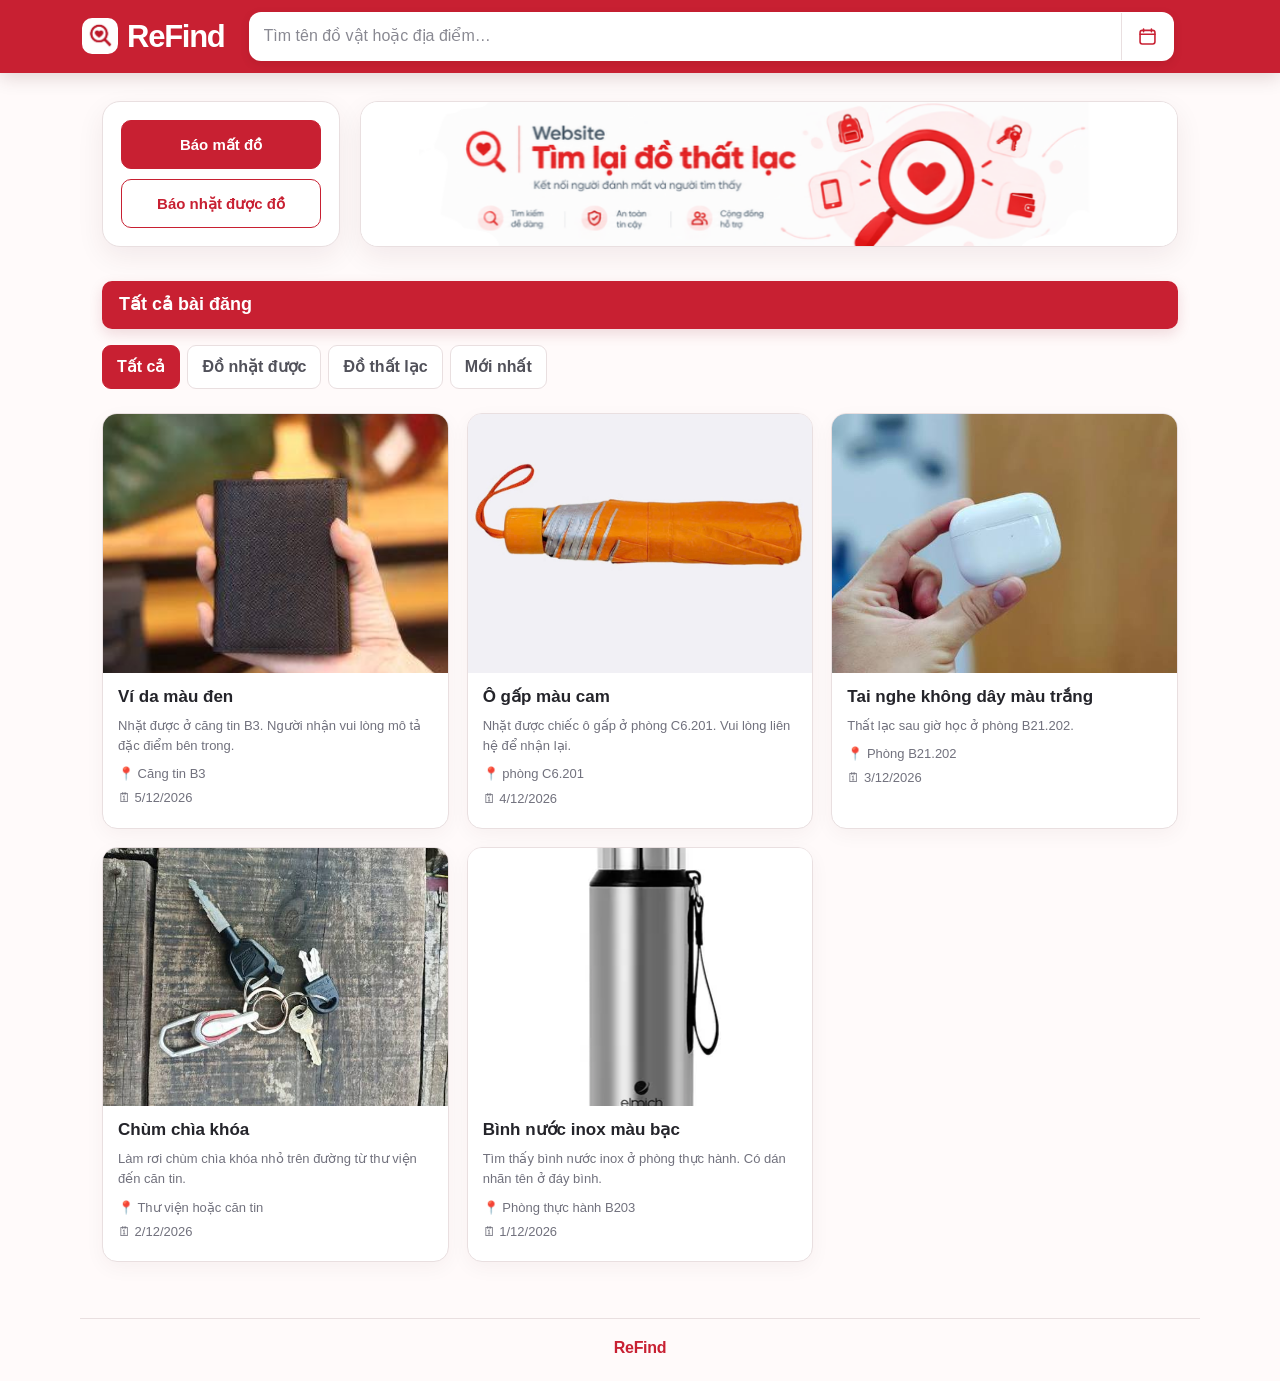
==== index.html @ f3c52b0c "them trang chu, trang dang tin, trang chi tiet, chuc nang tim kiem va loc bai dang" ====
<!doctype html>
<html lang="vi">
  <head>
    <base href="thesis/html/">
    <meta charset="utf-8">
    <meta name="viewport" content="width=device-width, initial-scale=1, viewport-fit=cover">
    <meta name="theme-color" content="#c82032">
    <title>ReFind – Tìm kiếm đồ thất lạc
    </title>
    <link rel="stylesheet" href="../css/common.css">
    <link rel="stylesheet" href="../css/posts.css">
    <link rel="stylesheet" href="../css/index.css">
  </head>
  <body data-page="home">
    <header class="site-header" id="site-header">
      <div class="nav"><a class="brand" href="index.html" aria-label="ReFind, trang chủ"><img src="../assets/logo.png" alt=""><span>ReFind</span></a>
        <form class="search-form" id="search-form" role="search">
          <input type="search" id="search-query" name="q" placeholder="Tìm tên đồ vật hoặc địa điểm…" aria-label="Tìm tên đồ vật hoặc địa điểm">
          <div class="date-search"><button class="date-toggle" type="button" id="date-toggle" aria-label="Tìm theo ngày" title="Tìm theo ngày" aria-expanded="false" aria-controls="date-popover"><svg class="date-icon" viewBox="0 0 24 24" fill="none" aria-hidden="true"><rect x="3.5" y="5" width="17" height="15.5" rx="2.5" stroke="currentColor" stroke-width="1.8"/><path d="M7.5 3.5v3M16.5 3.5v3M3.5 9.5h17" stroke="currentColor" stroke-width="1.8" stroke-linecap="round"/></svg></button>
            <div class="date-popover" id="date-popover" hidden>
              <label for="search-date">Ngày xảy ra
              </label>
              <input type="date" id="search-date">
              <div class="date-popover-actions"><button type="button" id="clear-date">Xóa ngày</button><button type="button" class="apply-date" id="apply-date">Tìm kiếm</button>
              </div>
            </div>
          </div>
        </form>
      </div>
    </header>
    <main class="container">
      <section class="home-top" aria-label="Tìm kiếm và lọc bài đăng">
        <aside class="filters panel">
          <div class="filter-actions"><a class="button" id="report-lost" href="post-form.html?type=lost">Báo mất đồ</a><a class="button button-outline" id="report-found" href="post-form.html?type=found">Báo nhặt được đồ</a>
          </div>
        </aside>
        <section class="poster panel" aria-label="Giới thiệu ReFind">
          <div class="poster-image"><img src="../assets/poster.png" alt="Poster ReFind" class="poster-photo">
          </div>
        </section>
      </section>
      <section class="listing-section" aria-label="Danh sách bài đăng">
        <div class="listing-filter-bar" id="listing-title">
          Tất cả
        </div>
        <div class="filter-chips page-chips" role="group" aria-label="Lọc sản phẩm"><button class="chip is-active" type="button" data-filter="all">Tất cả</button><button class="chip" type="button" data-filter="found">Đồ nhặt được</button><button class="chip" type="button" data-filter="lost">Đồ thất lạc</button><button class="chip" type="button" data-filter="recent">Mới nhất</button>
        </div>
        <div class="post-grid" id="post-grid" aria-live="polite">
        </div>
      </section>
    </main>
    <footer id="site-footer">
    </footer>
    <script src="../js/storage.js">
    </script>
    <script src="../js/app.js">
    </script>
  </body>
</html>
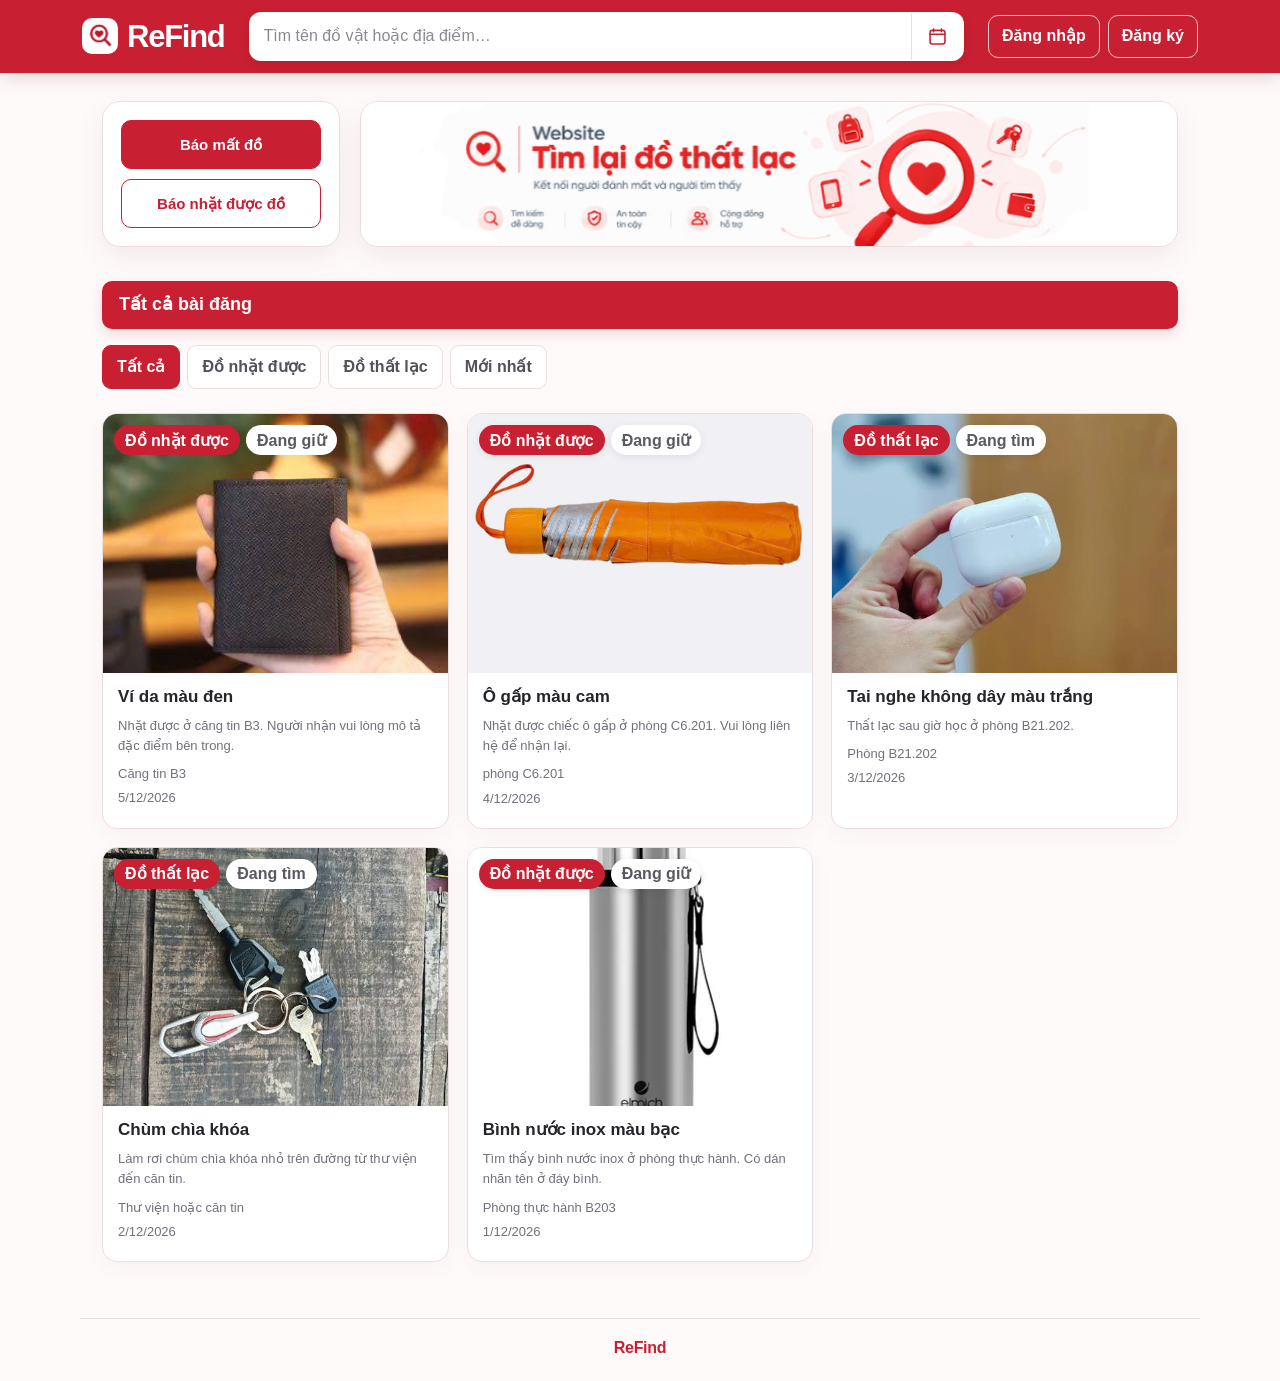
==== commit 55ee98d4: "them chuc nang dang ky va dang nhap" ====
--- a/index.html
+++ b/index.html
@@ -26,12 +26,13 @@
             </div>
           </div>
         </form>
+        <nav class="nav-actions" id="nav-actions" aria-label="Tài khoản"><a class="header-link" href="login.html">Đăng nhập</a><a class="header-link" href="register.html">Đăng ký</a></nav>
       </div>
     </header>
     <main class="container">
       <section class="home-top" aria-label="Tìm kiếm và lọc bài đăng">
         <aside class="filters panel">
-          <div class="filter-actions"><a class="button" id="report-lost" href="post-form.html?type=lost">Báo mất đồ</a><a class="button button-outline" id="report-found" href="post-form.html?type=found">Báo nhặt được đồ</a>
+          <div class="filter-actions"><a class="button" id="report-lost" href="login.html?next=post-form.html%3Ftype%3Dlost">Báo mất đồ</a><a class="button button-outline" id="report-found" href="login.html?next=post-form.html%3Ftype%3Dfound">Báo nhặt được đồ</a>
           </div>
         </aside>
         <section class="poster panel" aria-label="Giới thiệu ReFind">
@@ -58,5 +59,3 @@
   </body>
 </html>
 
-
-
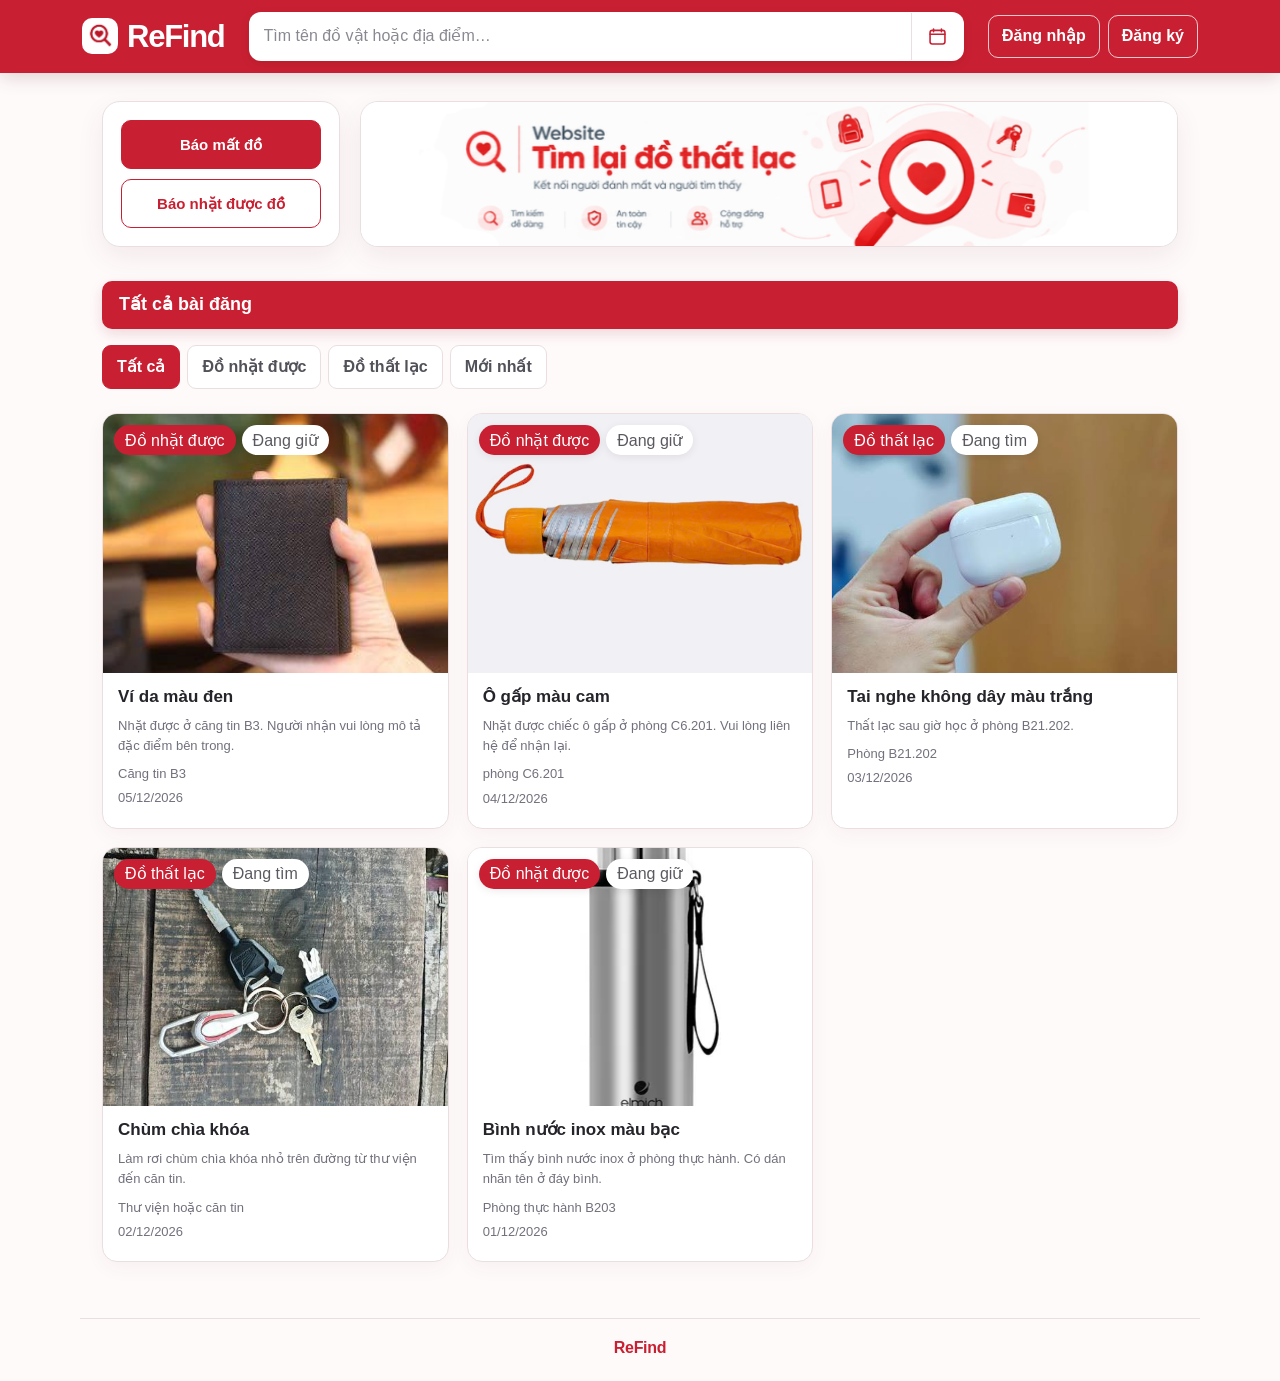
==== commit 7ae1c51c: "them ban do" ====
--- a/index.html
+++ b/index.html
@@ -20,7 +20,7 @@
             <div class="date-popover" id="date-popover" hidden>
               <label for="search-date">Ngày xảy ra
               </label>
-              <input type="date" id="search-date">
+              <div class="date-input-row"><input type="text" id="search-date" inputmode="numeric" placeholder="dd/mm/yyyy" maxlength="10" pattern="(?:0[1-9]|[12][0-9]|3[01])/(?:0[1-9]|1[0-2])/[0-9]{4}" title="Nhập ngày theo định dạng dd/mm/yyyy"><span class="date-picker-control"><button type="button" aria-label="Chọn ngày"><svg class="date-icon" viewBox="0 0 24 24" fill="none" aria-hidden="true"><rect x="3.5" y="5" width="17" height="15.5" rx="2.5" stroke="currentColor" stroke-width="1.8"/><path d="M7.5 3.5v3M16.5 3.5v3M3.5 9.5h17" stroke="currentColor" stroke-width="1.8" stroke-linecap="round"/></svg></button><input type="date" id="search-date-native" class="date-native-picker" aria-label="Chọn ngày"></span></div>
               <div class="date-popover-actions"><button type="button" id="clear-date">Xóa ngày</button><button type="button" class="apply-date" id="apply-date">Tìm kiếm</button>
               </div>
             </div>
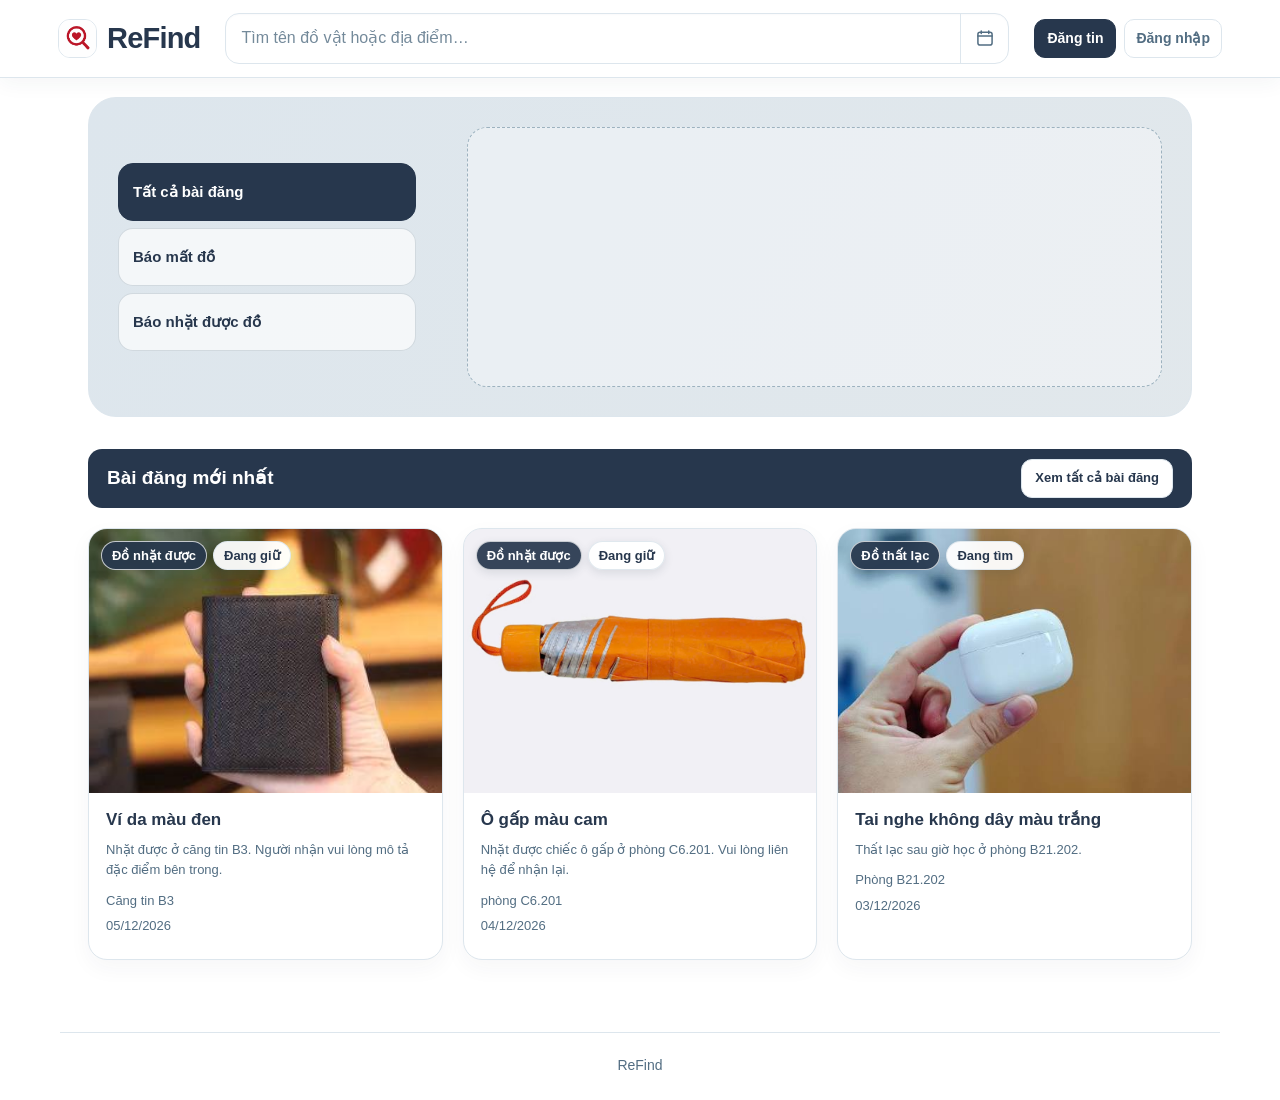
==== commit cbbf82b2: "chinh sua giao dien" ====
--- a/index.html
+++ b/index.html
@@ -4,7 +4,7 @@
     <base href="thesis/html/">
     <meta charset="utf-8">
     <meta name="viewport" content="width=device-width, initial-scale=1, viewport-fit=cover">
-    <meta name="theme-color" content="#c82032">
+    <meta name="theme-color" content="#27374D">
     <title>ReFind – Tìm kiếm đồ thất lạc
     </title>
     <link rel="stylesheet" href="../css/common.css">
@@ -30,22 +30,16 @@
       </div>
     </header>
     <main class="container">
-      <section class="home-top" aria-label="Tìm kiếm và lọc bài đăng">
-        <aside class="filters panel">
-          <div class="filter-actions"><a class="button" id="report-lost" href="login.html?next=post-form.html%3Ftype%3Dlost">Báo mất đồ</a><a class="button button-outline" id="report-found" href="login.html?next=post-form.html%3Ftype%3Dfound">Báo nhặt được đồ</a>
-          </div>
-        </aside>
-        <section class="poster panel" aria-label="Giới thiệu ReFind">
-          <div class="poster-image"><img src="../assets/poster.png" alt="Poster ReFind" class="poster-photo">
-          </div>
-        </section>
+      <section class="home-hero" aria-label="ReFind Đại học Trà Vinh">
+        <div class="home-categories" aria-label="Danh mục bài đăng">
+          <a class="category-card category-all" href="posts.html"><strong>Tất cả bài đăng</strong></a>
+          <a class="category-card" id="report-lost" href="login.html?next=post-form.html%3Ftype%3Dlost"><strong>Báo mất đồ</strong></a>
+          <a class="category-card" id="report-found" href="login.html?next=post-form.html%3Ftype%3Dfound"><strong>Báo nhặt được đồ</strong></a>
+        </div>
+        <div class="poster panel" aria-label="Khu vực poster"></div>
       </section>
-      <section class="listing-section" aria-label="Danh sách bài đăng">
-        <div class="listing-filter-bar" id="listing-title">
-          Tất cả
-        </div>
-        <div class="filter-chips page-chips" role="group" aria-label="Lọc sản phẩm"><button class="chip is-active" type="button" data-filter="all">Tất cả</button><button class="chip" type="button" data-filter="found">Đồ nhặt được</button><button class="chip" type="button" data-filter="lost">Đồ thất lạc</button><button class="chip" type="button" data-filter="recent">Mới nhất</button>
-        </div>
+      <section class="listing-section latest-section" aria-label="Bài đăng mới nhất">
+        <div class="section-heading page-title-bar"><h2 id="listing-title">Bài đăng mới nhất</h2><a class="button section-all-link" href="posts.html">Xem tất cả bài đăng</a></div>
         <div class="post-grid" id="post-grid" aria-live="polite">
         </div>
       </section>
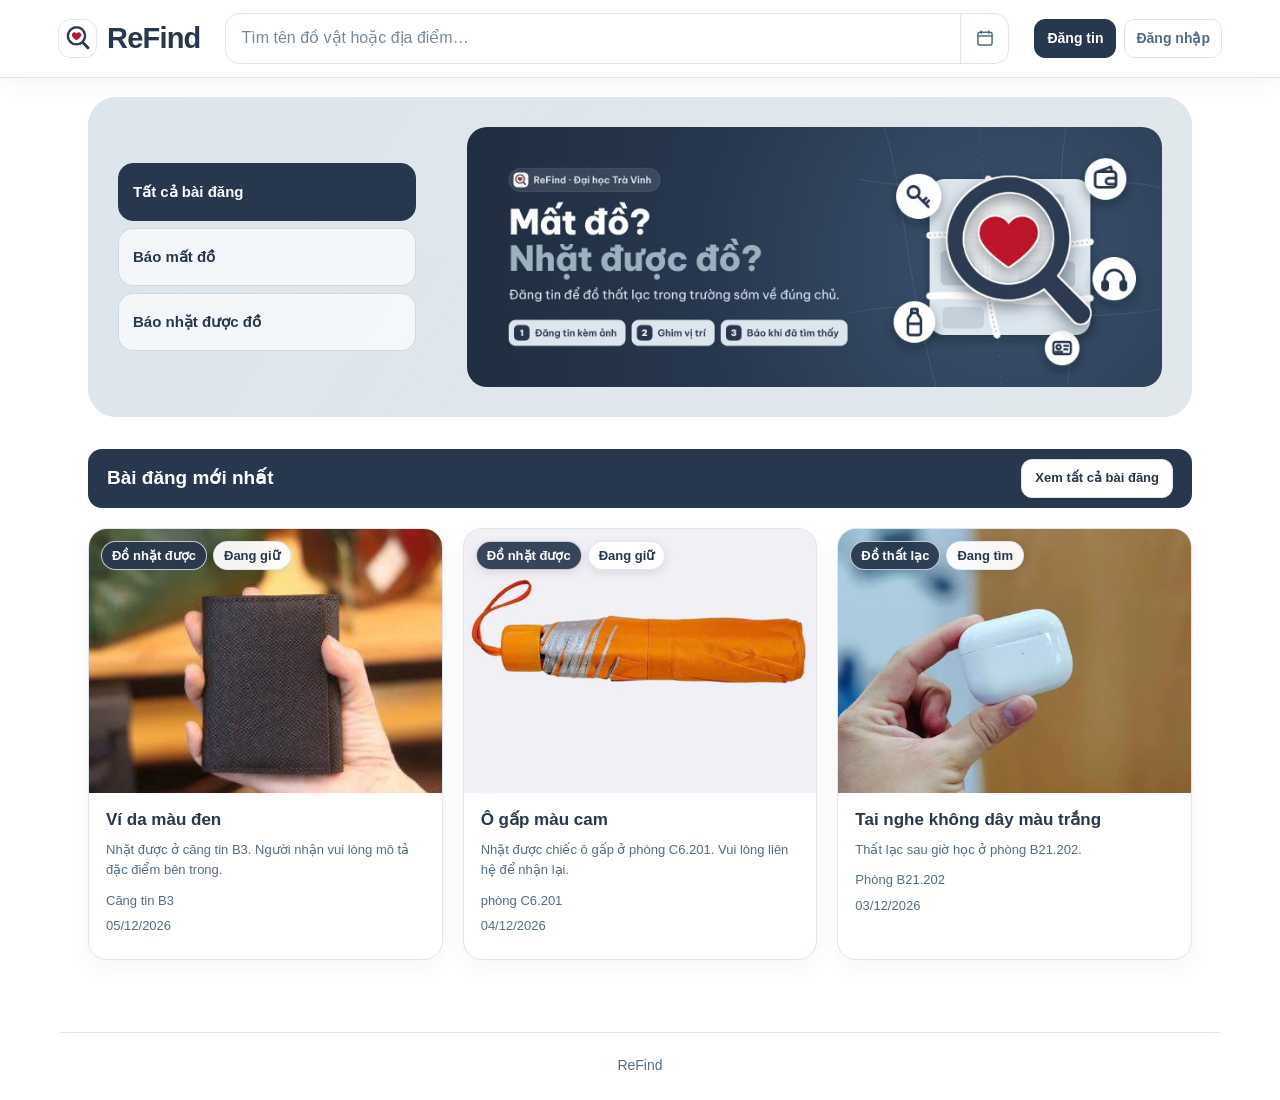
==== commit 567bdf9b: "them poster" ====
--- a/index.html
+++ b/index.html
@@ -36,7 +36,7 @@
           <a class="category-card" id="report-lost" href="login.html?next=post-form.html%3Ftype%3Dlost"><strong>Báo mất đồ</strong></a>
           <a class="category-card" id="report-found" href="login.html?next=post-form.html%3Ftype%3Dfound"><strong>Báo nhặt được đồ</strong></a>
         </div>
-        <div class="poster panel" aria-label="Khu vực poster"></div>
+        <div class="poster panel"><img src="../assets/poster-refind.jpg" alt="ReFind: Mất đồ? Nhặt được đồ? Đăng tin để đồ thất lạc trong trường sớm về đúng chủ."></div>
       </section>
       <section class="listing-section latest-section" aria-label="Bài đăng mới nhất">
         <div class="section-heading page-title-bar"><h2 id="listing-title">Bài đăng mới nhất</h2><a class="button section-all-link" href="posts.html">Xem tất cả bài đăng</a></div>
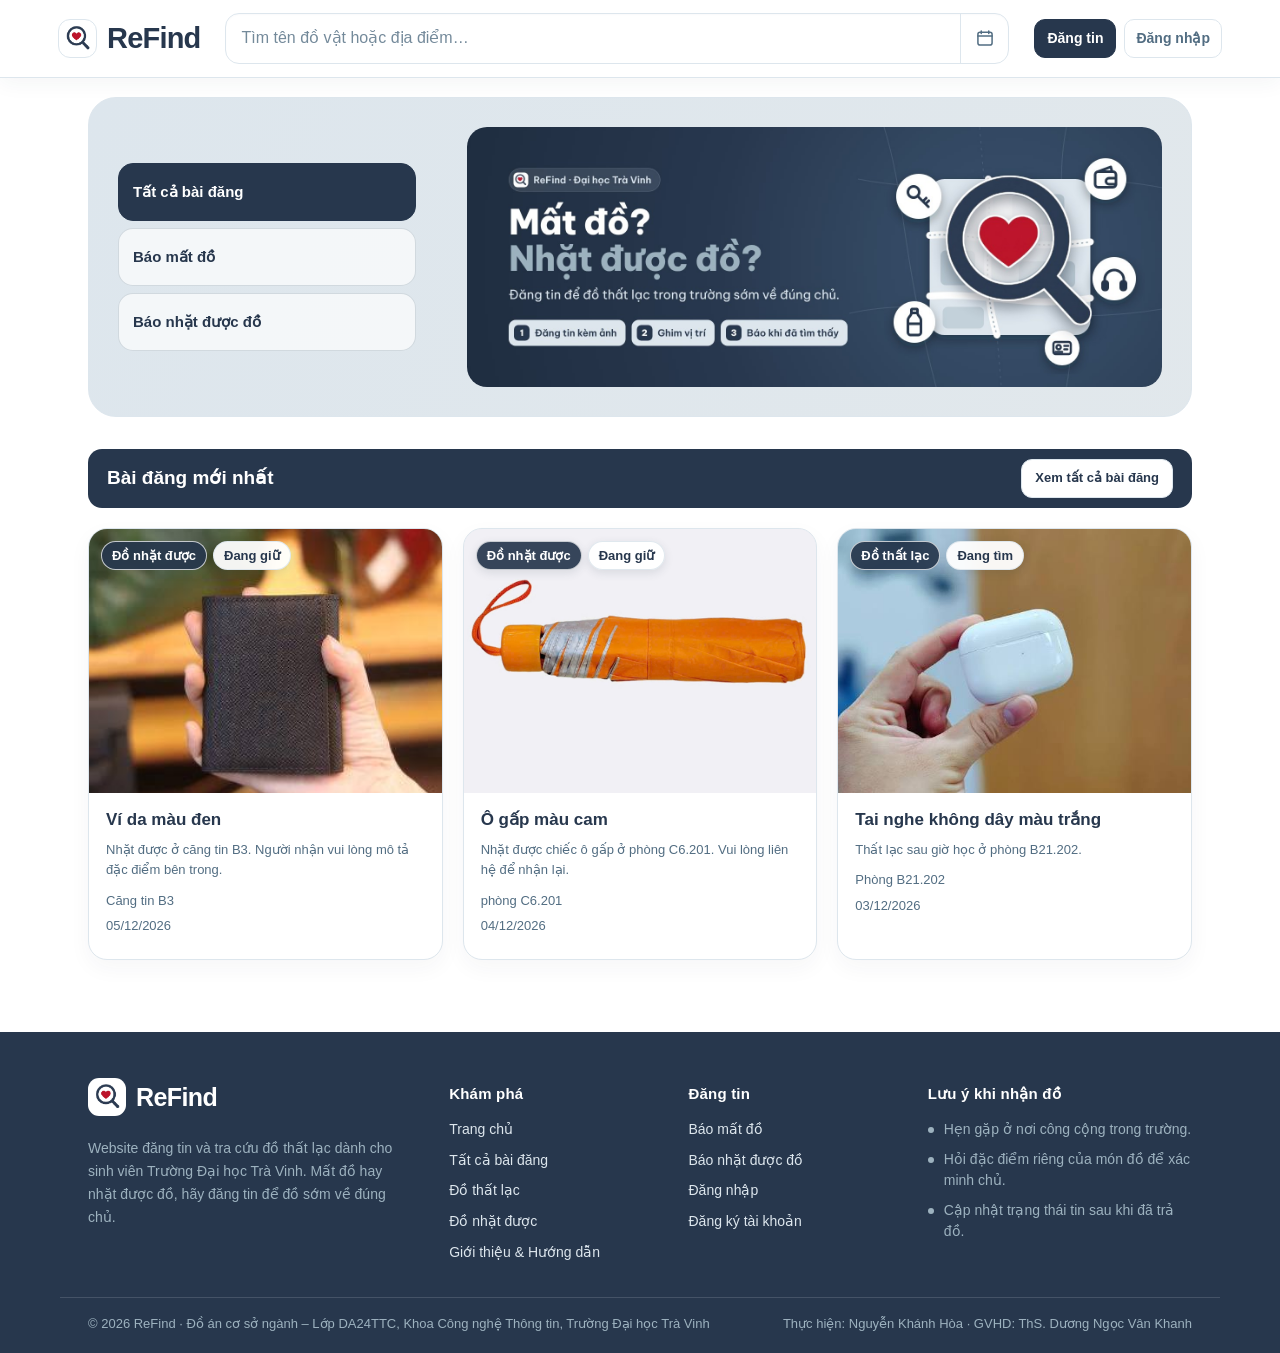
==== commit 5bde0f76: "cap nhat" ====
--- a/index.html
+++ b/index.html
@@ -5,6 +5,10 @@
     <meta charset="utf-8">
     <meta name="viewport" content="width=device-width, initial-scale=1, viewport-fit=cover">
     <meta name="theme-color" content="#27374D">
+    <meta name="description" content="ReFind – website đăng tin và tra cứu đồ thất lạc dành cho sinh viên Trường Đại học Trà Vinh. Mất đồ hay nhặt được đồ, hãy đăng tin để đồ sớm về đúng chủ.">
+    <link rel="icon" type="image/png" sizes="32x32" href="../assets/favicon-32.png">
+    <link rel="icon" type="image/png" sizes="500x500" href="../assets/logo.png">
+    <link rel="apple-touch-icon" href="../assets/apple-touch-icon.png">
     <title>ReFind – Tìm kiếm đồ thất lạc
     </title>
     <link rel="stylesheet" href="../css/common.css">
